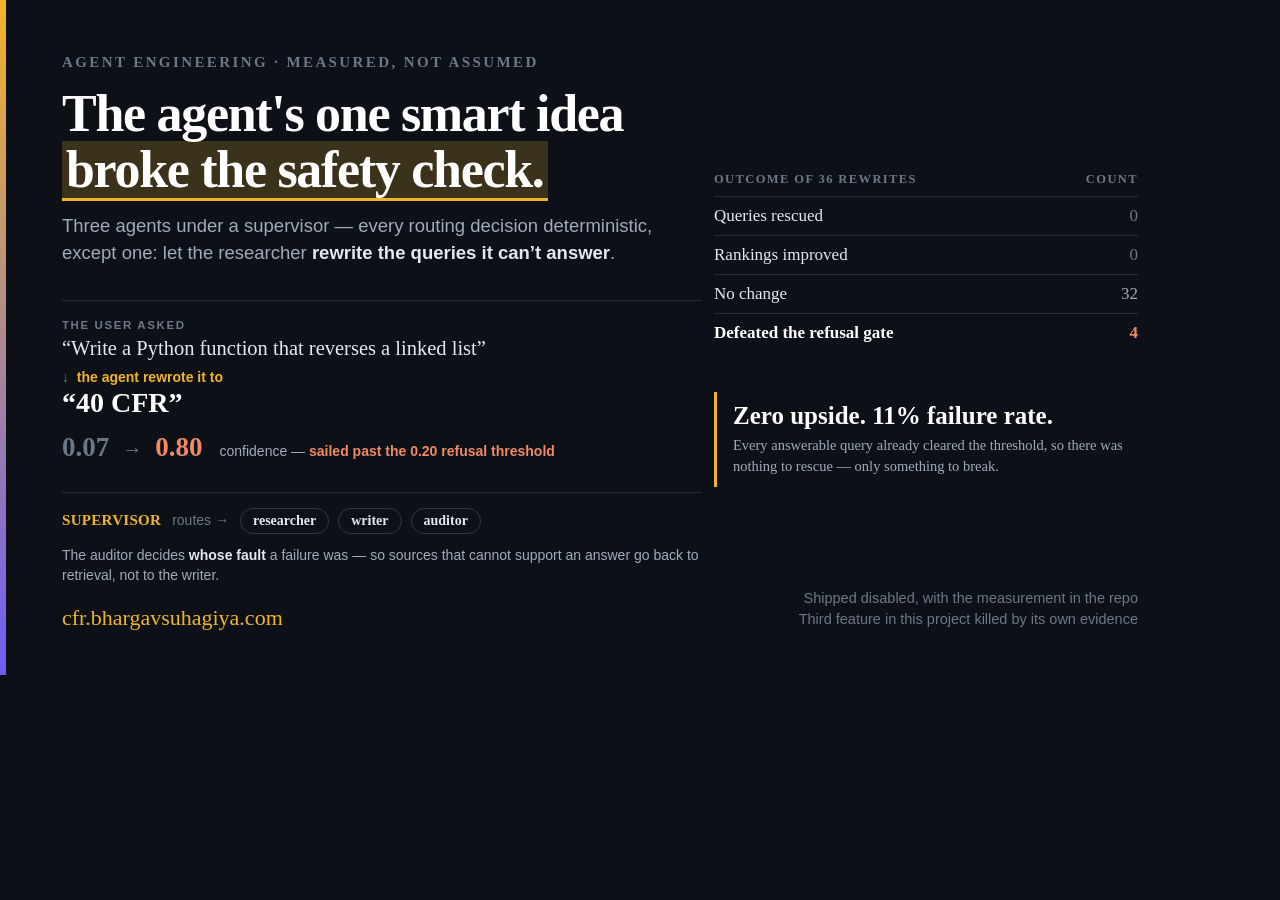
==== deploy/social/card-agents.html @ 72dcaa39 "Add the agent-finding social card and rewrite the LinkedIn post The post now leads with the reformul" ====
<!doctype html>
<html>
<head>
<meta charset="utf-8">
<style>
  @font-face { font-family: SG; src: url("FONTS/SpaceGrotesk-700.ttf"); font-weight: 700; }
  @font-face { font-family: SG; src: url("FONTS/SpaceGrotesk-500.ttf"); font-weight: 500; }
  @font-face { font-family: In; src: url("FONTS/Inter-400.ttf"); font-weight: 400; }
  @font-face { font-family: In; src: url("FONTS/Inter-500.ttf"); font-weight: 500; }
  @font-face { font-family: In; src: url("FONTS/Inter-600.ttf"); font-weight: 600; }

  @page { size: 1200px 675px; margin: 0; }
  * { box-sizing: border-box; margin: 0; padding: 0; }

  body {
    width: 1200px; height: 675px;
    background: #0d1117;
    color: #e3e9f1;
    font-family: In, sans-serif;
    padding: 54px 62px 46px;
    position: relative;
  }

  .rail { position: absolute; left: 0; top: 0; width: 6px; height: 675px;
          background: linear-gradient(180deg, #f0b429 0%, #6d5df6 100%); }

  .eyebrow { font-family: In; font-size: 15px; letter-spacing: 2.4px; text-transform: uppercase;
             color: #6c7887; font-weight: 600; }

  h1 { font-family: SG; font-weight: 700; font-size: 52px; line-height: 1.07;
       letter-spacing: -1.3px; margin-top: 15px; color: #ffffff; max-width: 700px; }
  h1 .hl { background: rgba(240,180,41,.20); border-bottom: 3px solid #f0b429; padding: 0 4px; }

  .sub { font-size: 18.5px; line-height: 1.45; color: #a0abba; margin-top: 16px; max-width: 640px; }
  .sub b { color: #e3e9f1; font-weight: 600; }

  /* the tally, as a table because that is the actual artifact */
  table { position: absolute; right: 62px; top: 172px; border-collapse: collapse; width: 424px; }
  th { font-family: In; font-size: 12.5px; letter-spacing: 1.4px; text-transform: uppercase;
       color: #6c7887; font-weight: 600; text-align: right; padding: 0 0 9px 22px; }
  th.l { text-align: left; padding-left: 0; }
  td { font-size: 17px; padding: 9px 0 9px 22px; text-align: right;
       border-top: 1px solid #262e3a; font-family: In; color: #a0abba; }
  td.l { text-align: left; padding-left: 0; color: #e3e9f1; font-weight: 500; }
  tr.bad td { color: #f08a65; font-weight: 600; }
  tr.bad td.l { color: #ffffff; font-weight: 600; }
  .zero { color: #6c7887; }

  .verdict { position: absolute; right: 62px; top: 392px; width: 424px;
             border-left: 3px solid #f0b429; padding: 10px 0 10px 16px; }
  .verdict .d { font-family: SG; font-weight: 700; font-size: 25px; color: #ffffff; }
  .verdict .c { font-size: 14.5px; color: #a0abba; margin-top: 5px; font-family: In; line-height: 1.45; }

  /* the receipt: one real rewrite, exactly as it happened */
  .receipt { position: absolute; left: 62px; top: 300px; width: 640px;
             border-top: 1px solid #262e3a; padding-top: 18px; }
  .lab { font-size: 11.5px; letter-spacing: 1.6px; text-transform: uppercase;
         color: #6c7887; font-weight: 600; }
  .q { font-family: SG; font-weight: 500; font-size: 20.5px; color: #e3e9f1; margin-top: 6px; }
  .arrow { font-size: 14px; color: #6c7887; margin: 9px 0 0; }
  .arrow b { color: #f0b429; font-weight: 600; }
  .q2 { font-family: SG; font-weight: 700; font-size: 28px; color: #ffffff; margin-top: 2px; }
  .conf { margin-top: 13px; display: flex; align-items: baseline; gap: 13px; }
  .conf .n { font-family: SG; font-weight: 700; font-size: 27px; color: #6c7887; }
  .conf .to { font-size: 20px; color: #6c7887; }
  .conf .hi { font-family: SG; font-weight: 700; font-size: 27px; color: #f08a65; }
  .conf .note { font-size: 14px; color: #a0abba; margin-left: 4px; }
  .conf .note b { color: #f08a65; font-weight: 600; }

  /* what the shape actually is, so "multi-agent" is not just a word in the sub */
  .arch { position: absolute; left: 62px; top: 492px; width: 640px;
          border-top: 1px solid #262e3a; padding-top: 15px; }
  .chips { display: flex; align-items: baseline; gap: 9px; }
  .chips .sup { font-family: SG; font-weight: 700; font-size: 15px; color: #f0b429;
                letter-spacing: .3px; }
  .chips .to { font-size: 14px; color: #6c7887; margin: 0 2px; }
  .chips .c { font-family: In; font-weight: 600; font-size: 14px; color: #e3e9f1;
              border: 1px solid #2c3644; border-radius: 20px; padding: 4px 12px; }
  .arch .c2 { font-size: 14px; color: #a0abba; margin-top: 11px; line-height: 1.45; }
  .arch .c2 b { color: #e3e9f1; font-weight: 600; }

  .foot { position: absolute; left: 62px; right: 62px; bottom: 44px;
          display: flex; justify-content: space-between; align-items: flex-end; }
  .foot .url { font-family: SG; font-weight: 500; font-size: 22px; color: #f0b429; }
  .foot .who { font-size: 14.5px; color: #6c7887; text-align: right; line-height: 1.5; }
</style>
</head>
<body>
  <div class="rail"></div>

  <div class="eyebrow">Agent engineering · measured, not assumed</div>
  <h1>The agent's one smart idea<br><span class="hl">broke the safety check.</span></h1>
  <p class="sub">
    Three agents under a supervisor — every routing decision deterministic, except
    one: let the researcher <b>rewrite the queries it can’t answer</b>.
  </p>

  <table>
    <tr><th class="l">Outcome of 36 rewrites</th><th>Count</th></tr>
    <tr><td class="l">Queries rescued</td><td class="zero">0</td></tr>
    <tr><td class="l">Rankings improved</td><td class="zero">0</td></tr>
    <tr><td class="l">No change</td><td>32</td></tr>
    <tr class="bad"><td class="l">Defeated the refusal gate</td><td>4</td></tr>
  </table>

  <div class="verdict">
    <div class="d">Zero upside. 11% failure rate.</div>
    <div class="c">
      Every answerable query already cleared the threshold, so there was
      nothing to rescue — only something to break.
    </div>
  </div>

  <div class="receipt">
    <div class="lab">The user asked</div>
    <div class="q">“Write a Python function that reverses a linked list”</div>
    <div class="arrow">↓ &nbsp;<b>the agent rewrote it to</b></div>
    <div class="q2">“40 CFR”</div>
    <div class="conf">
      <span class="n">0.07</span><span class="to">→</span><span class="hi">0.80</span>
      <span class="note">confidence — <b>sailed past the 0.20 refusal threshold</b></span>
    </div>
  </div>

  <div class="arch">
    <div class="chips">
      <span class="sup">SUPERVISOR</span><span class="to">routes →</span>
      <span class="c">researcher</span><span class="c">writer</span><span class="c">auditor</span>
    </div>
    <div class="c2">
      The auditor decides <b>whose fault</b> a failure was — so sources that cannot support an
      answer go back to retrieval, not to the writer.
    </div>
  </div>

  <div class="foot">
    <div class="url">cfr.bhargavsuhagiya.com</div>
    <div class="who">
      Shipped disabled, with the measurement in the repo<br>
      Third feature in this project killed by its own evidence
    </div>
  </div>
</body>
</html>
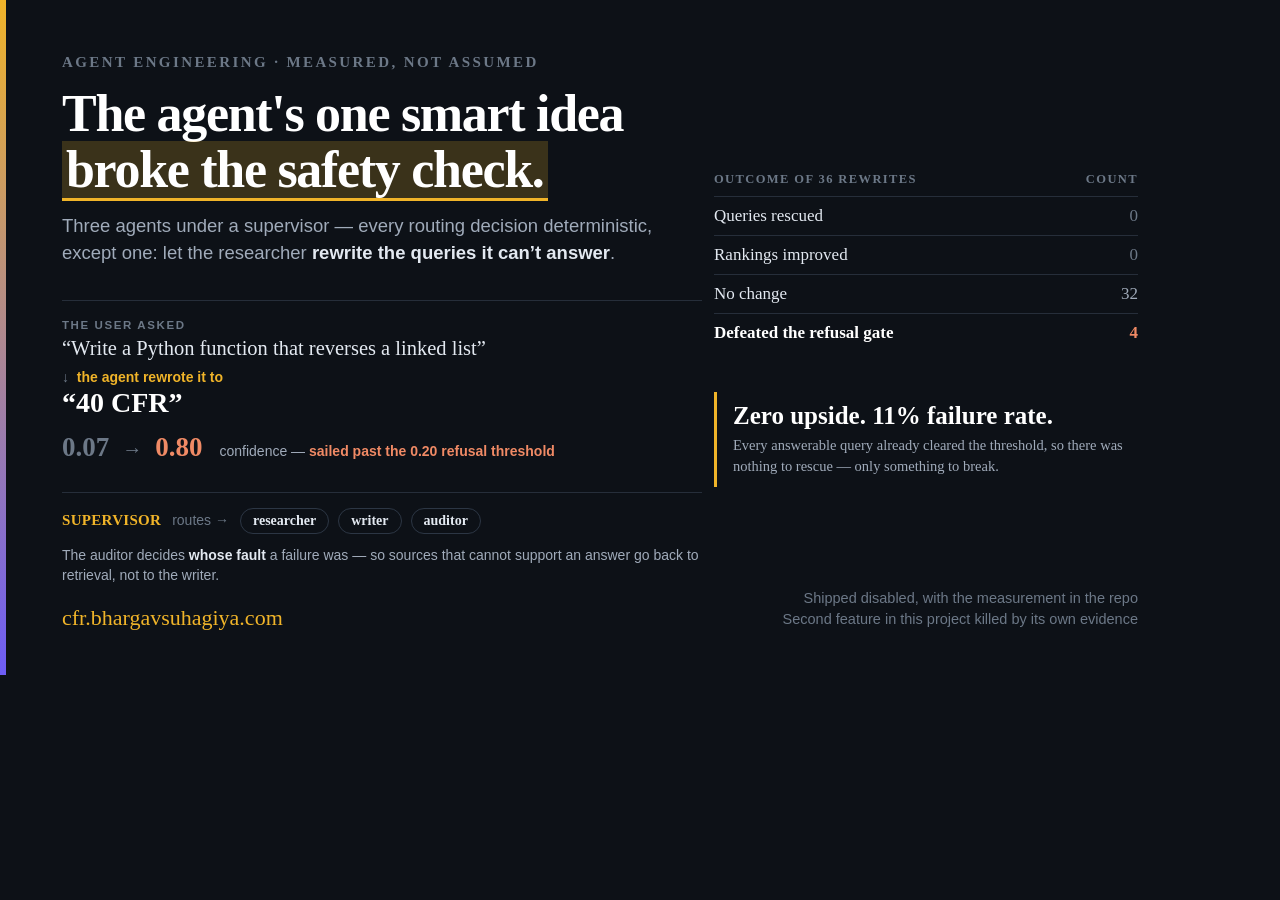
==== commit 46202b1f: "Correct the "third feature turned off" count to second Only two features ship disabled: the ambiguit" ====
--- a/deploy/social/card-agents.html
+++ b/deploy/social/card-agents.html
@@ -137,7 +137,7 @@
     <div class="url">cfr.bhargavsuhagiya.com</div>
     <div class="who">
       Shipped disabled, with the measurement in the repo<br>
-      Third feature in this project killed by its own evidence
+      Second feature in this project killed by its own evidence
     </div>
   </div>
 </body>
